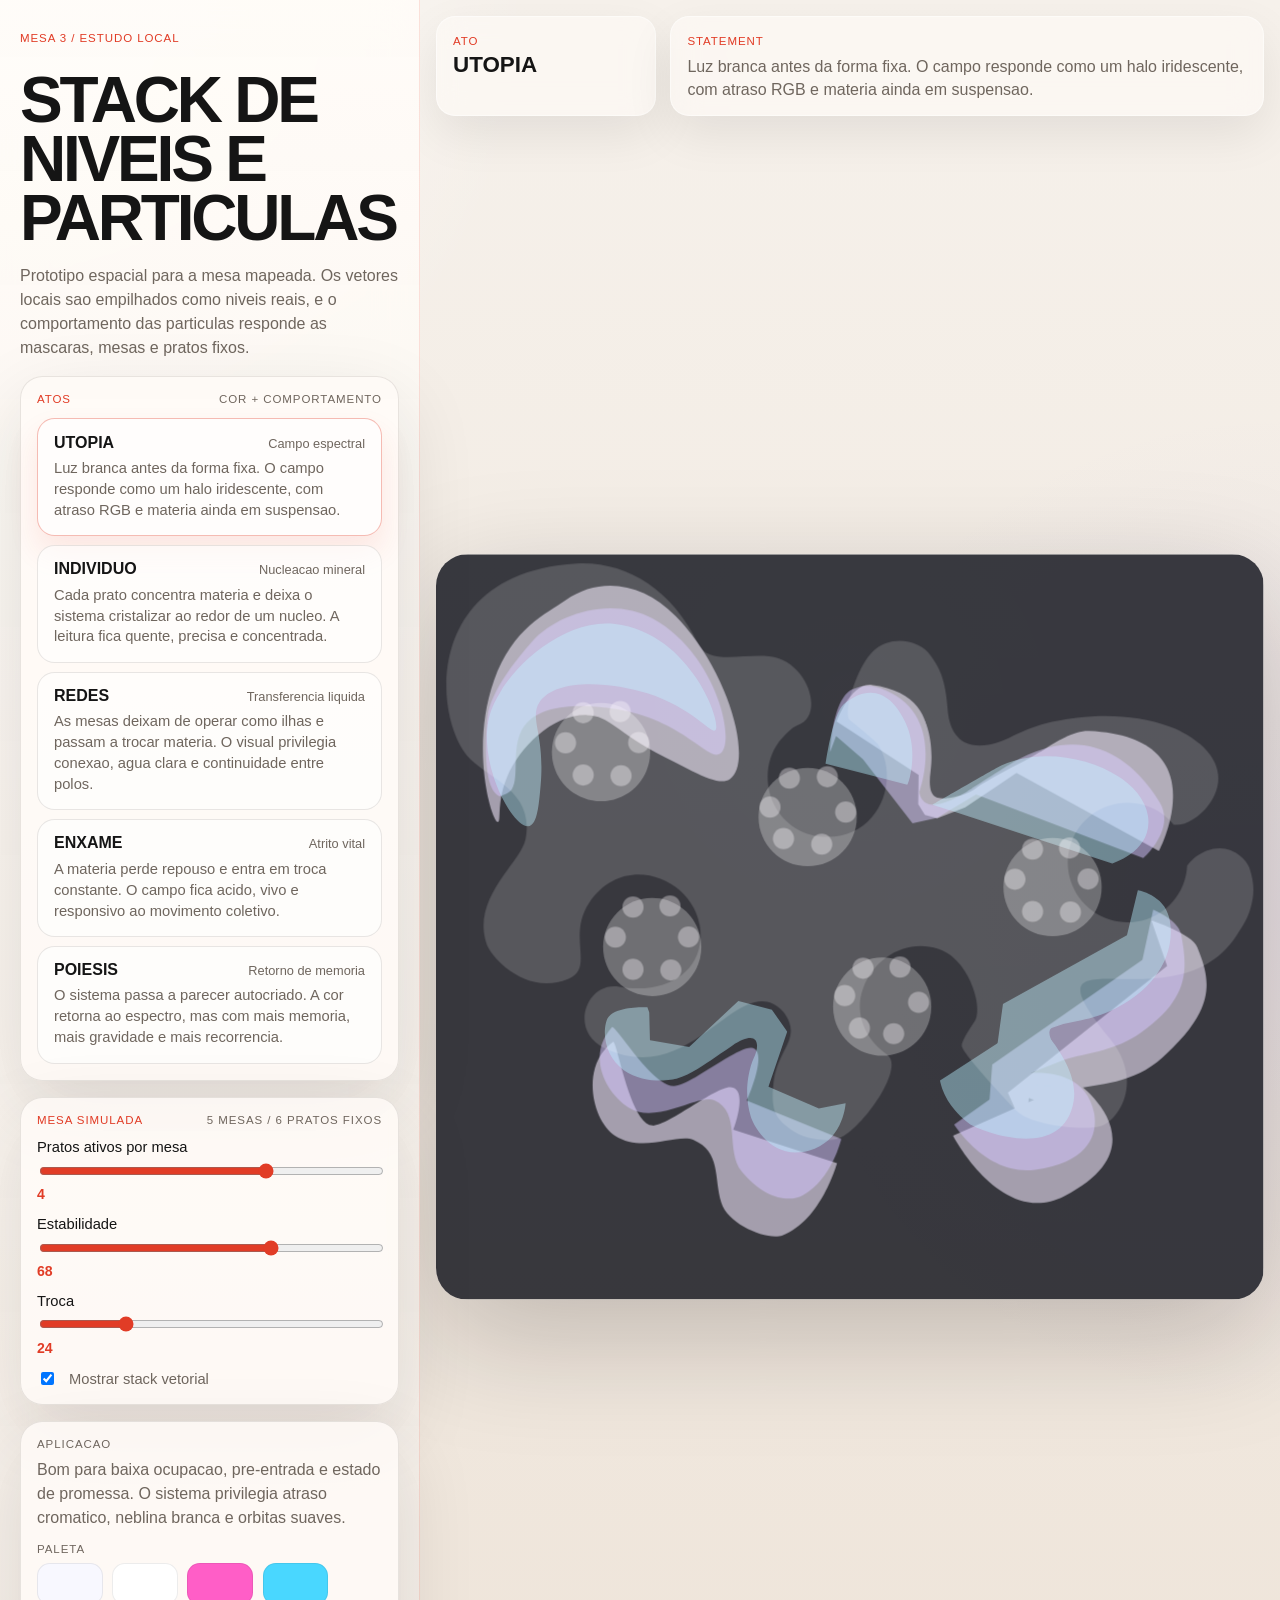
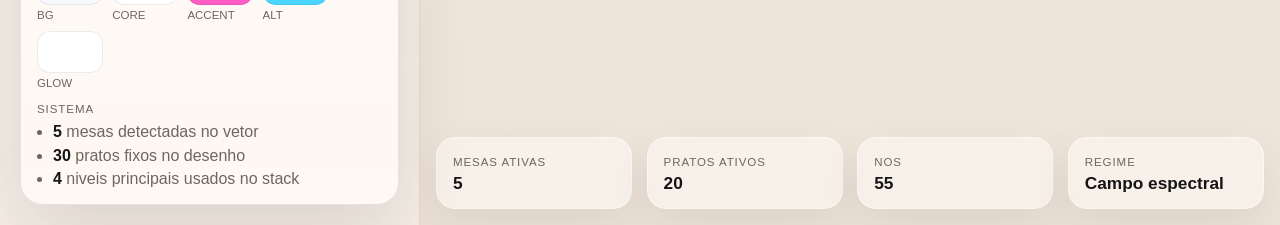
==== mesa-stack.html @ 1e1a4400 "Oh" ====
<!DOCTYPE html>
<html lang="pt-BR">
  <head>
    <meta charset="UTF-8" />
    <meta name="viewport" content="width=device-width, initial-scale=1.0" />
    <title>Mesa Electrolux · DLA Stack</title>
    <link rel="stylesheet" href="./mesa-stack.css" />
  </head>
  <body>
    <div class="workspace">
      <aside class="sidebar">
        <p class="eyebrow">Mesa 3 / estudo local</p>
        <h1 class="title">Stack de niveis e particulas</h1>
        <p class="intro">
          Prototipo espacial para a mesa mapeada. Os vetores locais sao empilhados como niveis reais, e o comportamento das particulas responde as mascaras, mesas e pratos fixos.
        </p>

        <section class="panel">
          <div class="panel__head">
            <span class="panel__kicker">Atos</span>
            <span class="panel__meta">cor + comportamento</span>
          </div>
          <div id="act-list" class="act-list"></div>
        </section>

        <section class="panel">
          <div class="panel__head">
            <span class="panel__kicker">Mesa simulada</span>
            <span class="panel__meta">5 mesas / 6 pratos fixos</span>
          </div>

          <label class="control">
            <span>Pratos ativos por mesa</span>
            <input id="occupancy" type="range" min="0" max="6" value="4" />
            <strong id="occupancy-value">4</strong>
          </label>

          <label class="control">
            <span>Estabilidade</span>
            <input id="stability" type="range" min="0" max="100" value="68" />
            <strong id="stability-value">68</strong>
          </label>

          <label class="control">
            <span>Troca</span>
            <input id="exchange" type="range" min="0" max="100" value="24" />
            <strong id="exchange-value">24</strong>
          </label>

          <label class="toggle">
            <input id="show-vectors" type="checkbox" checked />
            <span>Mostrar stack vetorial</span>
          </label>
        </section>

        <section class="panel panel--readout">
          <div class="readout">
            <span class="readout__label">Aplicacao</span>
            <p id="act-application" class="readout__text"></p>
          </div>

          <div class="readout">
            <span class="readout__label">Paleta</span>
            <div id="palette" class="palette"></div>
          </div>

          <div class="readout">
            <span class="readout__label">Sistema</span>
            <ul class="facts">
              <li><strong id="fact-mesas">5</strong> mesas detectadas no vetor</li>
              <li><strong id="fact-pratos">30</strong> pratos fixos no desenho</li>
              <li><strong id="fact-levels">4</strong> niveis principais usados no stack</li>
            </ul>
          </div>
        </section>
      </aside>

      <main class="stage">
        <div class="stage__topbar">
          <div class="badge">
            <span class="badge__label">Ato</span>
            <strong id="hud-name" class="badge__value"></strong>
          </div>
          <div class="badge">
            <span class="badge__label">Statement</span>
            <p id="hud-statement" class="badge__text"></p>
          </div>
        </div>

        <div class="scene-wrap">
          <div id="artboard" class="artboard">
            <canvas id="scene" class="artboard__canvas"></canvas>
            <div id="vector-stack" class="artboard__stack"></div>
          </div>
        </div>

        <div class="stage__footer">
          <div class="meter">
            <span class="meter__label">Mesas ativas</span>
            <strong id="hud-mesas" class="meter__value"></strong>
          </div>
          <div class="meter">
            <span class="meter__label">Pratos ativos</span>
            <strong id="hud-pratos" class="meter__value"></strong>
          </div>
          <div class="meter">
            <span class="meter__label">Nos</span>
            <strong id="hud-nodes" class="meter__value"></strong>
          </div>
          <div class="meter">
            <span class="meter__label">Regime</span>
            <strong id="hud-regime" class="meter__value"></strong>
          </div>
        </div>
      </main>
    </div>

    <script src="./content/mesa-acts.js"></script>
    <script src="./content/mesa-vectors.js"></script>
    <script src="./mesa-stack.js"></script>
  </body>
</html>
---- mesa-stack.css ----
@font-face {
  font-family: "ArchivoLocal";
  src: url("../clube-sistema/fonts/Archivo-Regular.ttf") format("truetype");
  font-display: swap;
}

@font-face {
  font-family: "ArchivoLocal";
  src: url("../clube-sistema/fonts/Archivo-Bold.ttf") format("truetype");
  font-weight: 700;
  font-display: swap;
}

:root {
  --bg: #f3eee7;
  --surface: rgba(255, 251, 247, 0.84);
  --surface-strong: rgba(255, 251, 247, 0.92);
  --line: rgba(30, 24, 18, 0.1);
  --ink: #151515;
  --muted: #6f665e;
  --accent: #e13c26;
  --shadow: 0 28px 80px rgba(18, 12, 8, 0.12);
}

* {
  box-sizing: border-box;
}

html,
body {
  margin: 0;
  min-height: 100%;
}

body {
  background:
    radial-gradient(circle at top left, rgba(255, 255, 255, 0.72), transparent 24%),
    radial-gradient(circle at right center, rgba(120, 108, 255, 0.08), transparent 32%),
    linear-gradient(180deg, #f6f1eb 0%, #eee4d9 100%);
  color: var(--ink);
  font-family: "ArchivoLocal", Arial, sans-serif;
}

button,
input {
  font: inherit;
}

.workspace {
  display: grid;
  grid-template-columns: minmax(320px, 420px) minmax(0, 1fr);
  min-height: 100vh;
}

.sidebar {
  padding: 1.25rem;
  display: grid;
  gap: 1rem;
  align-content: start;
  background: linear-gradient(180deg, rgba(255, 252, 248, 0.92), rgba(246, 239, 232, 0.86));
  border-right: 1px solid rgba(225, 60, 38, 0.14);
  backdrop-filter: blur(20px);
  position: relative;
  z-index: 2;
}

.eyebrow,
.panel__kicker,
.panel__meta,
.readout__label,
.badge__label,
.meter__label {
  text-transform: uppercase;
  letter-spacing: 0.08em;
  font-size: 0.72rem;
}

.eyebrow,
.panel__kicker,
.badge__label {
  color: var(--accent);
}

.panel__meta,
.readout__label,
.meter__label {
  color: var(--muted);
}

.title {
  margin: 0;
  max-width: 11ch;
  font-size: clamp(2.7rem, 5vw, 4.6rem);
  line-height: 0.92;
  letter-spacing: -0.05em;
  text-transform: uppercase;
}

.intro {
  margin: 0;
  color: var(--muted);
  line-height: 1.5;
}

.panel {
  padding: 1rem;
  border-radius: 1.4rem;
  background: var(--surface);
  border: 1px solid var(--line);
  box-shadow: var(--shadow);
  display: grid;
  gap: 0.85rem;
}

.panel__head {
  display: flex;
  justify-content: space-between;
  gap: 0.8rem;
  align-items: baseline;
}

.act-list {
  display: grid;
  gap: 0.55rem;
}

.act-button {
  appearance: none;
  width: 100%;
  text-align: left;
  padding: 0.9rem 1rem;
  border-radius: 1.1rem;
  border: 1px solid var(--line);
  background: rgba(255, 255, 255, 0.64);
  color: inherit;
  cursor: pointer;
  transition: transform 180ms ease, border-color 180ms ease, box-shadow 180ms ease;
}

.act-button:hover {
  transform: translateY(-1px);
}

.act-button.is-active {
  border-color: rgba(225, 60, 38, 0.34);
  box-shadow: 0 16px 30px rgba(225, 60, 38, 0.1);
}

.act-button__top {
  display: flex;
  justify-content: space-between;
  gap: 0.7rem;
  align-items: baseline;
}

.act-button__name {
  font-size: 1rem;
  text-transform: uppercase;
}

.act-button__eyebrow {
  color: var(--muted);
  font-size: 0.8rem;
}

.act-button__statement {
  margin: 0.4rem 0 0;
  color: var(--muted);
  line-height: 1.42;
  font-size: 0.92rem;
}

.control {
  display: grid;
  gap: 0.35rem;
}

.control span {
  font-size: 0.92rem;
}

.control strong {
  color: var(--accent);
  font-size: 0.88rem;
}

input[type="range"] {
  width: 100%;
  accent-color: var(--accent);
}

.toggle {
  display: flex;
  align-items: center;
  gap: 0.75rem;
  color: var(--muted);
  font-size: 0.92rem;
}

.readout {
  display: grid;
  gap: 0.5rem;
}

.readout__text {
  margin: 0;
  color: var(--muted);
  line-height: 1.48;
}

.palette {
  display: flex;
  flex-wrap: wrap;
  gap: 0.6rem;
}

.swatch {
  display: grid;
  gap: 0.3rem;
  min-width: 4.1rem;
}

.swatch__chip {
  height: 2.6rem;
  border-radius: 0.8rem;
  border: 1px solid rgba(17, 17, 17, 0.08);
}

.swatch__label {
  color: var(--muted);
  font-size: 0.72rem;
  text-transform: uppercase;
}

.facts {
  margin: 0;
  padding-left: 1rem;
  color: var(--muted);
  display: grid;
  gap: 0.35rem;
}

.facts strong {
  color: var(--ink);
}

.stage {
  min-height: 100vh;
  display: grid;
  grid-template-rows: auto minmax(0, 1fr) auto;
  gap: 1rem;
  padding: 1rem;
}

.stage__topbar,
.stage__footer {
  display: grid;
  gap: 0.9rem;
}

.stage__topbar {
  grid-template-columns: 220px minmax(0, 1fr);
}

.badge,
.meter {
  padding: 0.9rem 1rem;
  border-radius: 1.2rem;
  background: rgba(255, 251, 247, 0.55);
  border: 1px solid rgba(255, 255, 255, 0.45);
  backdrop-filter: blur(14px);
  box-shadow: 0 18px 48px rgba(18, 12, 8, 0.08);
}

.badge__value {
  display: block;
  margin-top: 0.18rem;
  font-size: 1.4rem;
  text-transform: uppercase;
}

.badge__text {
  margin: 0.32rem 0 0;
  color: var(--muted);
  line-height: 1.45;
}

.scene-wrap {
  min-height: 0;
  display: grid;
  place-items: center;
}

.artboard {
  position: relative;
  width: min(100%, 1040px);
  aspect-ratio: 766 / 690;
  border-radius: 2rem;
  overflow: hidden;
  box-shadow: 0 36px 120px rgba(17, 10, 8, 0.22);
  background: rgba(255, 255, 255, 0.16);
}

.artboard::before {
  content: "";
  position: absolute;
  inset: 0;
  background:
    radial-gradient(circle at 50% 20%, rgba(255, 255, 255, 0.36), transparent 30%),
    linear-gradient(180deg, rgba(255, 255, 255, 0.24), rgba(255, 255, 255, 0));
  pointer-events: none;
}

.artboard__canvas,
.artboard__stack {
  position: absolute;
  inset: 0;
}

.artboard__canvas {
  width: 100%;
  height: 100%;
}

.artboard__stack {
  pointer-events: none;
  transform-style: preserve-3d;
}

.vector-layer {
  position: absolute;
  inset: 0;
  transform-origin: 50% 55%;
  transition: opacity 200ms ease;
}

.vector-layer svg {
  width: 100%;
  height: 100%;
  overflow: visible;
}

.vector-layer.is-hidden {
  opacity: 0;
}

.stage__footer {
  grid-template-columns: repeat(4, minmax(0, 1fr));
}

.meter__value {
  display: block;
  margin-top: 0.16rem;
  font-size: 1.08rem;
}

@media (max-width: 1100px) {
  .workspace {
    grid-template-columns: 1fr;
  }

  .sidebar {
    border-right: 0;
    border-bottom: 1px solid rgba(225, 60, 38, 0.14);
  }

  .stage__topbar,
  .stage__footer {
    grid-template-columns: 1fr;
  }
}

@media (max-width: 720px) {
  .sidebar,
  .stage {
    padding: 0.9rem;
  }

  .title {
    font-size: clamp(2.2rem, 12vw, 3.2rem);
  }
}
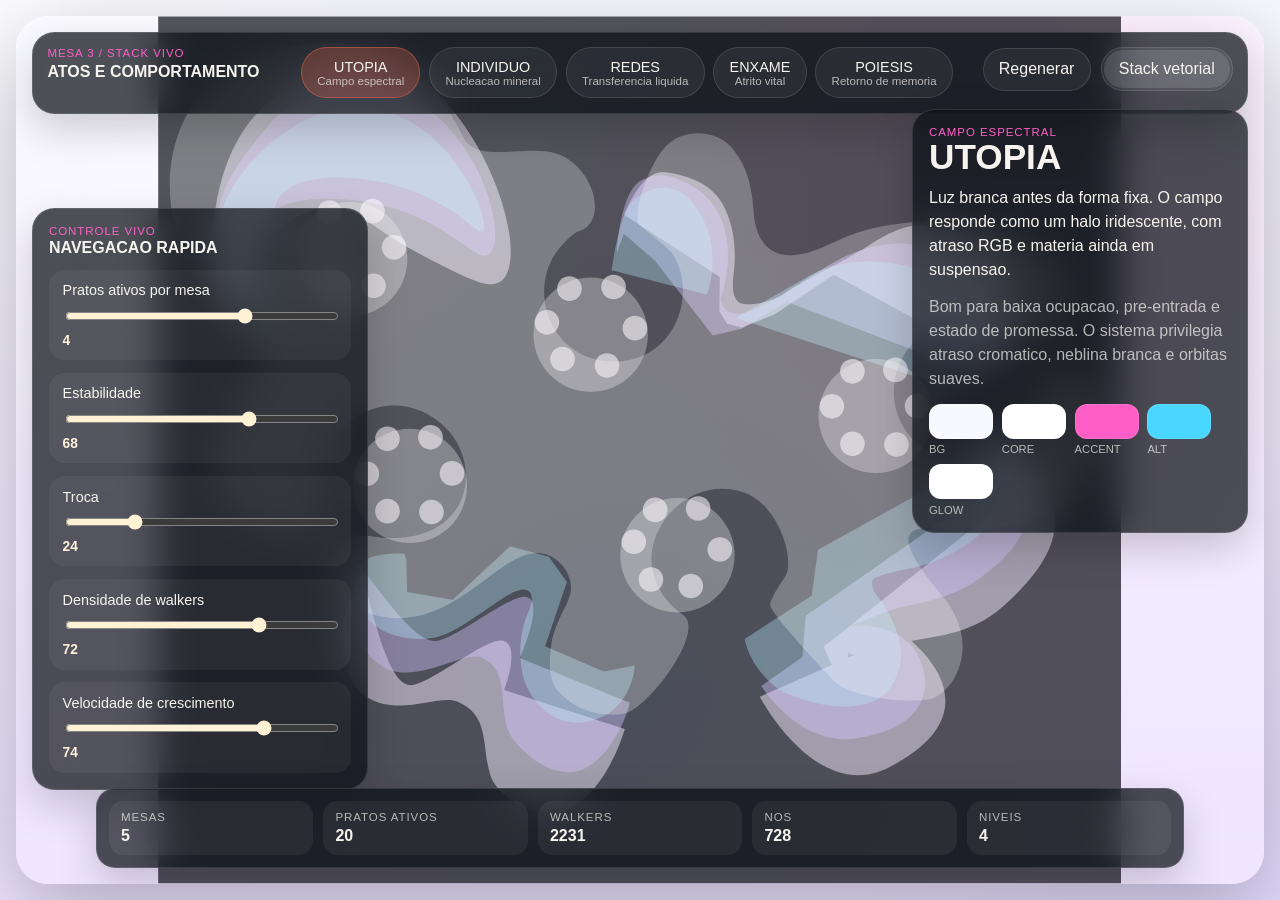
==== commit fb590f53: "Oo" ====
--- a/mesa-stack.html
+++ b/mesa-stack.html
@@ -3,117 +3,108 @@
   <head>
     <meta charset="UTF-8" />
     <meta name="viewport" content="width=device-width, initial-scale=1.0" />
-    <title>Mesa Electrolux · DLA Stack</title>
+    <title>Mesa Electrolux - DLA Stack</title>
     <link rel="stylesheet" href="./mesa-stack.css" />
   </head>
   <body>
-    <div class="workspace">
-      <aside class="sidebar">
-        <p class="eyebrow">Mesa 3 / estudo local</p>
-        <h1 class="title">Stack de niveis e particulas</h1>
-        <p class="intro">
-          Prototipo espacial para a mesa mapeada. Os vetores locais sao empilhados como niveis reais, e o comportamento das particulas responde as mascaras, mesas e pratos fixos.
-        </p>
+    <main class="experience">
+      <div id="artboard" class="artboard">
+        <div id="vector-stack-under" class="artboard__stack artboard__stack--under"></div>
+        <canvas id="scene" class="artboard__canvas"></canvas>
+        <div id="vector-stack-over" class="artboard__stack artboard__stack--over"></div>
 
-        <section class="panel">
-          <div class="panel__head">
-            <span class="panel__kicker">Atos</span>
-            <span class="panel__meta">cor + comportamento</span>
-          </div>
-          <div id="act-list" class="act-list"></div>
-        </section>
-
-        <section class="panel">
-          <div class="panel__head">
-            <span class="panel__kicker">Mesa simulada</span>
-            <span class="panel__meta">5 mesas / 6 pratos fixos</span>
+        <header class="hud hud--top">
+          <div class="hud__block">
+            <span class="hud__kicker">Mesa 3 / stack vivo</span>
+            <strong class="hud__title">Atos e comportamento</strong>
           </div>
 
-          <label class="control">
-            <span>Pratos ativos por mesa</span>
+          <div class="hud__block hud__block--acts">
+            <div id="act-list" class="act-strip"></div>
+          </div>
+
+          <div class="hud__block hud__block--tools">
+            <button id="reset-scene" class="ghost-button" type="button">Regenerar</button>
+            <label class="toggle-chip">
+              <input id="show-vectors" type="checkbox" checked />
+              <span>Stack vetorial</span>
+            </label>
+          </div>
+        </header>
+
+        <aside class="dock dock--controls">
+          <div class="dock__head">
+            <span class="dock__eyebrow">Controle vivo</span>
+            <strong class="dock__title">Navegacao rapida</strong>
+          </div>
+
+          <label class="slider-card">
+            <span class="slider-card__label">Pratos ativos por mesa</span>
             <input id="occupancy" type="range" min="0" max="6" value="4" />
-            <strong id="occupancy-value">4</strong>
+            <strong id="occupancy-value" class="slider-card__value">4</strong>
           </label>
 
-          <label class="control">
-            <span>Estabilidade</span>
+          <label class="slider-card">
+            <span class="slider-card__label">Estabilidade</span>
             <input id="stability" type="range" min="0" max="100" value="68" />
-            <strong id="stability-value">68</strong>
+            <strong id="stability-value" class="slider-card__value">68</strong>
           </label>
 
-          <label class="control">
-            <span>Troca</span>
+          <label class="slider-card">
+            <span class="slider-card__label">Troca</span>
             <input id="exchange" type="range" min="0" max="100" value="24" />
-            <strong id="exchange-value">24</strong>
+            <strong id="exchange-value" class="slider-card__value">24</strong>
           </label>
 
-          <label class="toggle">
-            <input id="show-vectors" type="checkbox" checked />
-            <span>Mostrar stack vetorial</span>
+          <label class="slider-card">
+            <span class="slider-card__label">Densidade de walkers</span>
+            <input id="density" type="range" min="0" max="100" value="72" />
+            <strong id="density-value" class="slider-card__value">72</strong>
           </label>
-        </section>
 
-        <section class="panel panel--readout">
-          <div class="readout">
-            <span class="readout__label">Aplicacao</span>
-            <p id="act-application" class="readout__text"></p>
+          <label class="slider-card">
+            <span class="slider-card__label">Velocidade de crescimento</span>
+            <input id="tempo" type="range" min="0" max="100" value="74" />
+            <strong id="tempo-value" class="slider-card__value">74</strong>
+          </label>
+        </aside>
+
+        <aside class="dock dock--info">
+          <div class="dock__head">
+            <span id="hud-regime" class="dock__eyebrow"></span>
+            <strong id="hud-name" class="dock__title"></strong>
           </div>
 
-          <div class="readout">
-            <span class="readout__label">Paleta</span>
-            <div id="palette" class="palette"></div>
+          <p id="hud-statement" class="dock__text"></p>
+          <p id="act-application" class="dock__text dock__text--muted"></p>
+
+          <div id="palette" class="palette"></div>
+        </aside>
+
+        <footer class="statusbar">
+          <div class="stat">
+            <span class="stat__label">Mesas</span>
+            <strong id="hud-mesas" class="stat__value"></strong>
           </div>
-
-          <div class="readout">
-            <span class="readout__label">Sistema</span>
-            <ul class="facts">
-              <li><strong id="fact-mesas">5</strong> mesas detectadas no vetor</li>
-              <li><strong id="fact-pratos">30</strong> pratos fixos no desenho</li>
-              <li><strong id="fact-levels">4</strong> niveis principais usados no stack</li>
-            </ul>
+          <div class="stat">
+            <span class="stat__label">Pratos ativos</span>
+            <strong id="hud-pratos" class="stat__value"></strong>
           </div>
-        </section>
-      </aside>
-
-      <main class="stage">
-        <div class="stage__topbar">
-          <div class="badge">
-            <span class="badge__label">Ato</span>
-            <strong id="hud-name" class="badge__value"></strong>
+          <div class="stat">
+            <span class="stat__label">Walkers</span>
+            <strong id="hud-walkers" class="stat__value"></strong>
           </div>
-          <div class="badge">
-            <span class="badge__label">Statement</span>
-            <p id="hud-statement" class="badge__text"></p>
+          <div class="stat">
+            <span class="stat__label">Nos</span>
+            <strong id="hud-nodes" class="stat__value"></strong>
           </div>
-        </div>
-
-        <div class="scene-wrap">
-          <div id="artboard" class="artboard">
-            <canvas id="scene" class="artboard__canvas"></canvas>
-            <div id="vector-stack" class="artboard__stack"></div>
+          <div class="stat">
+            <span class="stat__label">Niveis</span>
+            <strong id="fact-levels" class="stat__value">4</strong>
           </div>
-        </div>
-
-        <div class="stage__footer">
-          <div class="meter">
-            <span class="meter__label">Mesas ativas</span>
-            <strong id="hud-mesas" class="meter__value"></strong>
-          </div>
-          <div class="meter">
-            <span class="meter__label">Pratos ativos</span>
-            <strong id="hud-pratos" class="meter__value"></strong>
-          </div>
-          <div class="meter">
-            <span class="meter__label">Nos</span>
-            <strong id="hud-nodes" class="meter__value"></strong>
-          </div>
-          <div class="meter">
-            <span class="meter__label">Regime</span>
-            <strong id="hud-regime" class="meter__value"></strong>
-          </div>
-        </div>
-      </main>
-    </div>
+        </footer>
+      </div>
+    </main>
 
     <script src="./content/mesa-acts.js"></script>
     <script src="./content/mesa-vectors.js"></script>
--- a/mesa-stack.css
+++ b/mesa-stack.css
@@ -12,14 +12,18 @@
 }
 
 :root {
-  --bg: #f3eee7;
-  --surface: rgba(255, 251, 247, 0.84);
-  --surface-strong: rgba(255, 251, 247, 0.92);
-  --line: rgba(30, 24, 18, 0.1);
-  --ink: #151515;
-  --muted: #6f665e;
-  --accent: #e13c26;
-  --shadow: 0 28px 80px rgba(18, 12, 8, 0.12);
+  --shell-bg-a: #f7f2eb;
+  --shell-bg-b: #e8e1d8;
+  --artboard-glow-a: rgba(255, 255, 255, 0.42);
+  --artboard-glow-b: rgba(118, 111, 255, 0.14);
+  --artboard-glow-c: rgba(255, 214, 148, 0.1);
+  --chrome: rgba(10, 14, 22, 0.72);
+  --chrome-strong: rgba(10, 14, 22, 0.86);
+  --chrome-line: rgba(255, 255, 255, 0.12);
+  --text: #f7f4ef;
+  --muted: rgba(247, 244, 239, 0.7);
+  --accent: #ff6b4a;
+  --shadow: 0 30px 90px rgba(5, 7, 10, 0.28);
 }
 
 * {
@@ -34,10 +38,10 @@
 
 body {
   background:
-    radial-gradient(circle at top left, rgba(255, 255, 255, 0.72), transparent 24%),
-    radial-gradient(circle at right center, rgba(120, 108, 255, 0.08), transparent 32%),
-    linear-gradient(180deg, #f6f1eb 0%, #eee4d9 100%);
-  color: var(--ink);
+    radial-gradient(circle at top left, rgba(255, 255, 255, 0.6), transparent 24%),
+    radial-gradient(circle at bottom right, rgba(118, 111, 255, 0.08), transparent 30%),
+    linear-gradient(180deg, var(--shell-bg-a), var(--shell-bg-b));
+  color: var(--text);
   font-family: "ArchivoLocal", Arial, sans-serif;
 }
 
@@ -46,269 +50,23 @@
   font: inherit;
 }
 
-.workspace {
-  display: grid;
-  grid-template-columns: minmax(320px, 420px) minmax(0, 1fr);
+.experience {
   min-height: 100vh;
-}
-
-.sidebar {
-  padding: 1.25rem;
-  display: grid;
-  gap: 1rem;
-  align-content: start;
-  background: linear-gradient(180deg, rgba(255, 252, 248, 0.92), rgba(246, 239, 232, 0.86));
-  border-right: 1px solid rgba(225, 60, 38, 0.14);
-  backdrop-filter: blur(20px);
-  position: relative;
-  z-index: 2;
-}
-
-.eyebrow,
-.panel__kicker,
-.panel__meta,
-.readout__label,
-.badge__label,
-.meter__label {
-  text-transform: uppercase;
-  letter-spacing: 0.08em;
-  font-size: 0.72rem;
-}
-
-.eyebrow,
-.panel__kicker,
-.badge__label {
-  color: var(--accent);
-}
-
-.panel__meta,
-.readout__label,
-.meter__label {
-  color: var(--muted);
-}
-
-.title {
-  margin: 0;
-  max-width: 11ch;
-  font-size: clamp(2.7rem, 5vw, 4.6rem);
-  line-height: 0.92;
-  letter-spacing: -0.05em;
-  text-transform: uppercase;
-}
-
-.intro {
-  margin: 0;
-  color: var(--muted);
-  line-height: 1.5;
-}
-
-.panel {
   padding: 1rem;
-  border-radius: 1.4rem;
-  background: var(--surface);
-  border: 1px solid var(--line);
-  box-shadow: var(--shadow);
-  display: grid;
-  gap: 0.85rem;
-}
-
-.panel__head {
-  display: flex;
-  justify-content: space-between;
-  gap: 0.8rem;
-  align-items: baseline;
-}
-
-.act-list {
-  display: grid;
-  gap: 0.55rem;
-}
-
-.act-button {
-  appearance: none;
-  width: 100%;
-  text-align: left;
-  padding: 0.9rem 1rem;
-  border-radius: 1.1rem;
-  border: 1px solid var(--line);
-  background: rgba(255, 255, 255, 0.64);
-  color: inherit;
-  cursor: pointer;
-  transition: transform 180ms ease, border-color 180ms ease, box-shadow 180ms ease;
-}
-
-.act-button:hover {
-  transform: translateY(-1px);
-}
-
-.act-button.is-active {
-  border-color: rgba(225, 60, 38, 0.34);
-  box-shadow: 0 16px 30px rgba(225, 60, 38, 0.1);
-}
-
-.act-button__top {
-  display: flex;
-  justify-content: space-between;
-  gap: 0.7rem;
-  align-items: baseline;
-}
-
-.act-button__name {
-  font-size: 1rem;
-  text-transform: uppercase;
-}
-
-.act-button__eyebrow {
-  color: var(--muted);
-  font-size: 0.8rem;
-}
-
-.act-button__statement {
-  margin: 0.4rem 0 0;
-  color: var(--muted);
-  line-height: 1.42;
-  font-size: 0.92rem;
-}
-
-.control {
-  display: grid;
-  gap: 0.35rem;
-}
-
-.control span {
-  font-size: 0.92rem;
-}
-
-.control strong {
-  color: var(--accent);
-  font-size: 0.88rem;
-}
-
-input[type="range"] {
-  width: 100%;
-  accent-color: var(--accent);
-}
-
-.toggle {
-  display: flex;
-  align-items: center;
-  gap: 0.75rem;
-  color: var(--muted);
-  font-size: 0.92rem;
-}
-
-.readout {
-  display: grid;
-  gap: 0.5rem;
-}
-
-.readout__text {
-  margin: 0;
-  color: var(--muted);
-  line-height: 1.48;
-}
-
-.palette {
-  display: flex;
-  flex-wrap: wrap;
-  gap: 0.6rem;
-}
-
-.swatch {
-  display: grid;
-  gap: 0.3rem;
-  min-width: 4.1rem;
-}
-
-.swatch__chip {
-  height: 2.6rem;
-  border-radius: 0.8rem;
-  border: 1px solid rgba(17, 17, 17, 0.08);
-}
-
-.swatch__label {
-  color: var(--muted);
-  font-size: 0.72rem;
-  text-transform: uppercase;
-}
-
-.facts {
-  margin: 0;
-  padding-left: 1rem;
-  color: var(--muted);
-  display: grid;
-  gap: 0.35rem;
-}
-
-.facts strong {
-  color: var(--ink);
-}
-
-.stage {
-  min-height: 100vh;
-  display: grid;
-  grid-template-rows: auto minmax(0, 1fr) auto;
-  gap: 1rem;
-  padding: 1rem;
-}
-
-.stage__topbar,
-.stage__footer {
-  display: grid;
-  gap: 0.9rem;
-}
-
-.stage__topbar {
-  grid-template-columns: 220px minmax(0, 1fr);
-}
-
-.badge,
-.meter {
-  padding: 0.9rem 1rem;
-  border-radius: 1.2rem;
-  background: rgba(255, 251, 247, 0.55);
-  border: 1px solid rgba(255, 255, 255, 0.45);
-  backdrop-filter: blur(14px);
-  box-shadow: 0 18px 48px rgba(18, 12, 8, 0.08);
-}
-
-.badge__value {
-  display: block;
-  margin-top: 0.18rem;
-  font-size: 1.4rem;
-  text-transform: uppercase;
-}
-
-.badge__text {
-  margin: 0.32rem 0 0;
-  color: var(--muted);
-  line-height: 1.45;
-}
-
-.scene-wrap {
-  min-height: 0;
-  display: grid;
-  place-items: center;
+  display: grid;
 }
 
 .artboard {
   position: relative;
-  width: min(100%, 1040px);
-  aspect-ratio: 766 / 690;
+  min-height: calc(100vh - 2rem);
   border-radius: 2rem;
   overflow: hidden;
-  box-shadow: 0 36px 120px rgba(17, 10, 8, 0.22);
-  background: rgba(255, 255, 255, 0.16);
-}
-
-.artboard::before {
-  content: "";
-  position: absolute;
-  inset: 0;
+  box-shadow: var(--shadow);
   background:
-    radial-gradient(circle at 50% 20%, rgba(255, 255, 255, 0.36), transparent 30%),
-    linear-gradient(180deg, rgba(255, 255, 255, 0.24), rgba(255, 255, 255, 0));
-  pointer-events: none;
+    radial-gradient(circle at 18% 14%, var(--artboard-glow-a), transparent 30%),
+    radial-gradient(circle at 76% 22%, var(--artboard-glow-b), transparent 38%),
+    radial-gradient(circle at 48% 76%, var(--artboard-glow-c), transparent 34%),
+    linear-gradient(180deg, var(--shell-bg-a), var(--shell-bg-b));
 }
 
 .artboard__canvas,
@@ -320,18 +78,26 @@
 .artboard__canvas {
   width: 100%;
   height: 100%;
+  z-index: 1;
 }
 
 .artboard__stack {
   pointer-events: none;
-  transform-style: preserve-3d;
+}
+
+.artboard__stack--under {
+  z-index: 0;
+}
+
+.artboard__stack--over {
+  z-index: 2;
 }
 
 .vector-layer {
   position: absolute;
   inset: 0;
   transform-origin: 50% 55%;
-  transition: opacity 200ms ease;
+  transition: opacity 180ms ease;
 }
 
 .vector-layer svg {
@@ -344,39 +110,297 @@
   opacity: 0;
 }
 
-.stage__footer {
-  grid-template-columns: repeat(4, minmax(0, 1fr));
-}
-
-.meter__value {
+.hud,
+.dock,
+.statusbar {
+  position: absolute;
+  z-index: 4;
+  backdrop-filter: blur(18px);
+  background: var(--chrome);
+  border: 1px solid var(--chrome-line);
+  box-shadow: 0 16px 40px rgba(0, 0, 0, 0.18);
+}
+
+.hud {
+  top: 1rem;
+  left: 1rem;
+  right: 1rem;
+  display: grid;
+  grid-template-columns: 240px minmax(0, 1fr) auto;
+  gap: 0.85rem;
+  align-items: start;
+  padding: 0.9rem;
+  border-radius: 1.4rem;
+}
+
+.hud__block {
+  display: grid;
+  gap: 0.25rem;
+}
+
+.hud__block--acts {
+  min-width: 0;
+}
+
+.hud__block--tools {
+  display: flex;
+  gap: 0.65rem;
+  justify-content: flex-end;
+  align-items: center;
+}
+
+.hud__kicker,
+.dock__eyebrow,
+.stat__label {
+  text-transform: uppercase;
+  letter-spacing: 0.08em;
+  font-size: 0.72rem;
+  color: var(--accent);
+}
+
+.hud__title,
+.dock__title {
+  font-size: 1rem;
+  text-transform: uppercase;
+}
+
+.act-strip {
+  display: flex;
+  flex-wrap: wrap;
+  gap: 0.55rem;
+}
+
+.act-chip,
+.ghost-button,
+.toggle-chip {
+  min-height: 2.7rem;
+  border-radius: 999px;
+  border: 1px solid rgba(255, 255, 255, 0.12);
+  background: rgba(255, 255, 255, 0.06);
+  color: var(--text);
+}
+
+.act-chip,
+.ghost-button {
+  appearance: none;
+  padding: 0.65rem 0.95rem;
+  cursor: pointer;
+  transition: transform 160ms ease, background 160ms ease, border-color 160ms ease;
+}
+
+.act-chip:hover,
+.ghost-button:hover {
+  transform: translateY(-1px);
+  background: rgba(255, 255, 255, 0.11);
+}
+
+.act-chip.is-active {
+  background: rgba(255, 107, 74, 0.24);
+  border-color: rgba(255, 107, 74, 0.42);
+}
+
+.act-chip__name {
   display: block;
-  margin-top: 0.16rem;
-  font-size: 1.08rem;
-}
-
-@media (max-width: 1100px) {
-  .workspace {
+  font-size: 0.9rem;
+  text-transform: uppercase;
+}
+
+.act-chip__note {
+  display: block;
+  font-size: 0.72rem;
+  color: var(--muted);
+}
+
+.toggle-chip {
+  position: relative;
+  display: inline-flex;
+  align-items: center;
+  padding: 0.1rem;
+}
+
+.toggle-chip input {
+  position: absolute;
+  inset: 0;
+  opacity: 0;
+  cursor: pointer;
+}
+
+.toggle-chip span {
+  display: inline-flex;
+  align-items: center;
+  min-height: 2.4rem;
+  padding: 0 0.95rem;
+  border-radius: 999px;
+}
+
+.toggle-chip input:checked + span {
+  background: rgba(255, 255, 255, 0.12);
+}
+
+.dock {
+  width: min(21rem, calc(100vw - 2rem));
+  padding: 1rem;
+  border-radius: 1.4rem;
+  display: grid;
+  gap: 0.8rem;
+}
+
+.dock--controls {
+  left: 1rem;
+  bottom: 5.9rem;
+}
+
+.dock--info {
+  top: 5.8rem;
+  right: 1rem;
+}
+
+.dock__head {
+  display: grid;
+  gap: 0.16rem;
+}
+
+.dock__title {
+  font-size: clamp(1.35rem, 3vw, 2.2rem);
+  line-height: 0.94;
+}
+
+.dock--controls .dock__title {
+  font-size: 1rem;
+  line-height: 1.1;
+}
+
+.dock__text {
+  margin: 0;
+  line-height: 1.5;
+}
+
+.dock__text--muted {
+  color: var(--muted);
+}
+
+.slider-card {
+  display: grid;
+  gap: 0.45rem;
+  padding: 0.78rem 0.85rem;
+  border-radius: 1rem;
+  background: rgba(255, 255, 255, 0.05);
+}
+
+.slider-card__label {
+  font-size: 0.9rem;
+}
+
+.slider-card__value {
+  color: #fff2d9;
+  font-size: 0.86rem;
+}
+
+input[type="range"] {
+  width: 100%;
+  accent-color: #fff1d4;
+}
+
+.palette {
+  display: flex;
+  flex-wrap: wrap;
+  gap: 0.55rem;
+}
+
+.swatch {
+  display: grid;
+  gap: 0.28rem;
+  min-width: 4rem;
+}
+
+.swatch__chip {
+  height: 2.2rem;
+  border-radius: 0.75rem;
+  border: 1px solid rgba(255, 255, 255, 0.12);
+}
+
+.swatch__label {
+  color: var(--muted);
+  font-size: 0.7rem;
+  text-transform: uppercase;
+}
+
+.statusbar {
+  left: 50%;
+  bottom: 1rem;
+  transform: translateX(-50%);
+  width: min(68rem, calc(100% - 2rem));
+  padding: 0.75rem;
+  border-radius: 1.2rem;
+  display: grid;
+  grid-template-columns: repeat(5, minmax(0, 1fr));
+  gap: 0.65rem;
+}
+
+.stat {
+  padding: 0.65rem 0.75rem;
+  border-radius: 0.9rem;
+  background: rgba(255, 255, 255, 0.06);
+}
+
+.stat__label {
+  display: block;
+  color: var(--muted);
+}
+
+.stat__value {
+  display: block;
+  margin-top: 0.2rem;
+  font-size: 1rem;
+}
+
+@media (max-width: 1200px) {
+  .hud {
     grid-template-columns: 1fr;
   }
 
-  .sidebar {
-    border-right: 0;
-    border-bottom: 1px solid rgba(225, 60, 38, 0.14);
-  }
-
-  .stage__topbar,
-  .stage__footer {
-    grid-template-columns: 1fr;
-  }
-}
-
-@media (max-width: 720px) {
-  .sidebar,
-  .stage {
-    padding: 0.9rem;
-  }
-
-  .title {
-    font-size: clamp(2.2rem, 12vw, 3.2rem);
-  }
-}
+  .hud__block--tools {
+    justify-content: flex-start;
+    flex-wrap: wrap;
+  }
+
+  .dock--info {
+    top: auto;
+    right: 1rem;
+    bottom: 20rem;
+  }
+}
+
+@media (max-width: 860px) {
+  .experience {
+    padding: 0.65rem;
+  }
+
+  .artboard {
+    min-height: calc(100vh - 1.3rem);
+    border-radius: 1.4rem;
+  }
+
+  .dock,
+  .hud,
+  .statusbar {
+    left: 0.65rem;
+    right: 0.65rem;
+    width: auto;
+    transform: none;
+  }
+
+  .dock--controls {
+    bottom: 10.2rem;
+  }
+
+  .dock--info {
+    top: auto;
+    bottom: 18rem;
+  }
+
+  .statusbar {
+    grid-template-columns: repeat(2, minmax(0, 1fr));
+    bottom: 0.65rem;
+  }
+}
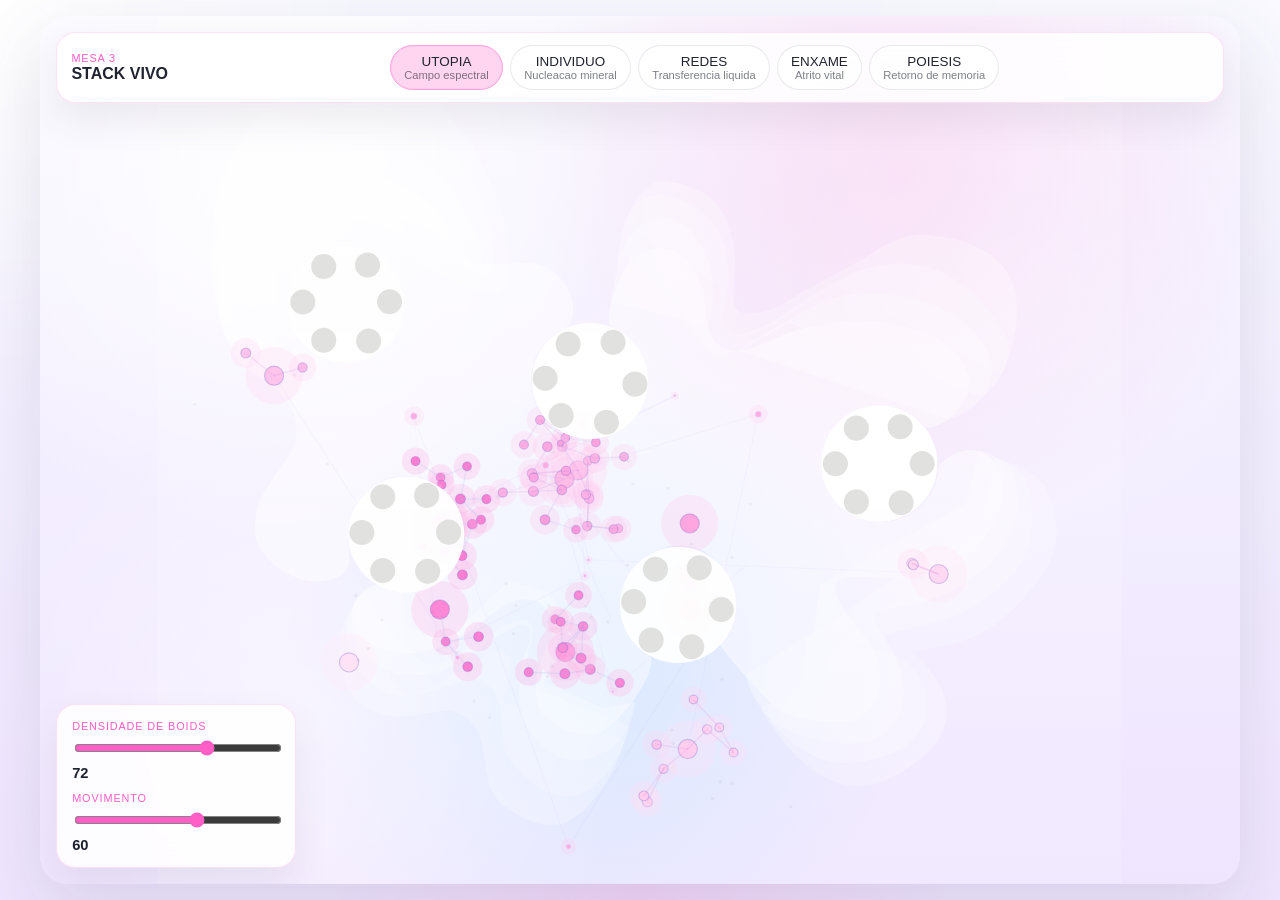
==== commit 448f45a2: "oh" ====
--- a/mesa-stack.html
+++ b/mesa-stack.html
@@ -3,106 +3,51 @@
   <head>
     <meta charset="UTF-8" />
     <meta name="viewport" content="width=device-width, initial-scale=1.0" />
-    <title>Mesa Electrolux - DLA Stack</title>
+    <title>Mesa Electrolux - Stack Vivo</title>
     <link rel="stylesheet" href="./mesa-stack.css" />
   </head>
   <body>
     <main class="experience">
       <div id="artboard" class="artboard">
         <div id="vector-stack-under" class="artboard__stack artboard__stack--under"></div>
-        <canvas id="scene" class="artboard__canvas"></canvas>
+
+        <svg
+          id="particle-layer"
+          class="artboard__boids"
+          viewBox="0 0 766 690"
+          preserveAspectRatio="none"
+          aria-hidden="true"
+        >
+          <g id="boid-dots"></g>
+          <g id="boid-lines"></g>
+          <g id="traveler-lines"></g>
+          <g id="traveler-dots"></g>
+        </svg>
+
         <div id="vector-stack-over" class="artboard__stack artboard__stack--over"></div>
 
-        <header class="hud hud--top">
-          <div class="hud__block">
-            <span class="hud__kicker">Mesa 3 / stack vivo</span>
-            <strong class="hud__title">Atos e comportamento</strong>
+        <header class="toolbar">
+          <div class="toolbar__brand">
+            <span class="toolbar__kicker">Mesa 3</span>
+            <strong class="toolbar__title">Stack vivo</strong>
           </div>
 
-          <div class="hud__block hud__block--acts">
-            <div id="act-list" class="act-strip"></div>
-          </div>
-
-          <div class="hud__block hud__block--tools">
-            <button id="reset-scene" class="ghost-button" type="button">Regenerar</button>
-            <label class="toggle-chip">
-              <input id="show-vectors" type="checkbox" checked />
-              <span>Stack vetorial</span>
-            </label>
-          </div>
+          <div id="act-list" class="act-strip"></div>
         </header>
 
-        <aside class="dock dock--controls">
-          <div class="dock__head">
-            <span class="dock__eyebrow">Controle vivo</span>
-            <strong class="dock__title">Navegacao rapida</strong>
-          </div>
-
-          <label class="slider-card">
-            <span class="slider-card__label">Pratos ativos por mesa</span>
-            <input id="occupancy" type="range" min="0" max="6" value="4" />
-            <strong id="occupancy-value" class="slider-card__value">4</strong>
+        <section class="panel panel--controls">
+          <label class="mini-control">
+            <span class="mini-control__label">Densidade de boids</span>
+            <input id="density" type="range" min="20" max="100" value="72" />
+            <strong id="density-value" class="mini-control__value">72</strong>
           </label>
 
-          <label class="slider-card">
-            <span class="slider-card__label">Estabilidade</span>
-            <input id="stability" type="range" min="0" max="100" value="68" />
-            <strong id="stability-value" class="slider-card__value">68</strong>
+          <label class="mini-control">
+            <span class="mini-control__label">Movimento</span>
+            <input id="motion" type="range" min="0" max="100" value="60" />
+            <strong id="motion-value" class="mini-control__value">60</strong>
           </label>
-
-          <label class="slider-card">
-            <span class="slider-card__label">Troca</span>
-            <input id="exchange" type="range" min="0" max="100" value="24" />
-            <strong id="exchange-value" class="slider-card__value">24</strong>
-          </label>
-
-          <label class="slider-card">
-            <span class="slider-card__label">Densidade de walkers</span>
-            <input id="density" type="range" min="0" max="100" value="72" />
-            <strong id="density-value" class="slider-card__value">72</strong>
-          </label>
-
-          <label class="slider-card">
-            <span class="slider-card__label">Velocidade de crescimento</span>
-            <input id="tempo" type="range" min="0" max="100" value="74" />
-            <strong id="tempo-value" class="slider-card__value">74</strong>
-          </label>
-        </aside>
-
-        <aside class="dock dock--info">
-          <div class="dock__head">
-            <span id="hud-regime" class="dock__eyebrow"></span>
-            <strong id="hud-name" class="dock__title"></strong>
-          </div>
-
-          <p id="hud-statement" class="dock__text"></p>
-          <p id="act-application" class="dock__text dock__text--muted"></p>
-
-          <div id="palette" class="palette"></div>
-        </aside>
-
-        <footer class="statusbar">
-          <div class="stat">
-            <span class="stat__label">Mesas</span>
-            <strong id="hud-mesas" class="stat__value"></strong>
-          </div>
-          <div class="stat">
-            <span class="stat__label">Pratos ativos</span>
-            <strong id="hud-pratos" class="stat__value"></strong>
-          </div>
-          <div class="stat">
-            <span class="stat__label">Walkers</span>
-            <strong id="hud-walkers" class="stat__value"></strong>
-          </div>
-          <div class="stat">
-            <span class="stat__label">Nos</span>
-            <strong id="hud-nodes" class="stat__value"></strong>
-          </div>
-          <div class="stat">
-            <span class="stat__label">Niveis</span>
-            <strong id="fact-levels" class="stat__value">4</strong>
-          </div>
-        </footer>
+        </section>
       </div>
     </main>
 
--- a/mesa-stack.css
+++ b/mesa-stack.css
@@ -12,18 +12,22 @@
 }
 
 :root {
-  --shell-bg-a: #f7f2eb;
-  --shell-bg-b: #e8e1d8;
-  --artboard-glow-a: rgba(255, 255, 255, 0.42);
-  --artboard-glow-b: rgba(118, 111, 255, 0.14);
-  --artboard-glow-c: rgba(255, 214, 148, 0.1);
-  --chrome: rgba(10, 14, 22, 0.72);
-  --chrome-strong: rgba(10, 14, 22, 0.86);
-  --chrome-line: rgba(255, 255, 255, 0.12);
-  --text: #f7f4ef;
-  --muted: rgba(247, 244, 239, 0.7);
-  --accent: #ff6b4a;
-  --shadow: 0 30px 90px rgba(5, 7, 10, 0.28);
+  --shell-bg-a: #fbfaf7;
+  --shell-bg-b: #f1ece4;
+  --panel: rgba(255, 255, 255, 0.84);
+  --panel-line: rgba(37, 42, 56, 0.12);
+  --text: #202430;
+  --muted: rgba(32, 36, 48, 0.58);
+  --accent: #ff4f8f;
+  --ambient-a: rgba(255, 255, 255, 0.96);
+  --ambient-b: rgba(255, 255, 255, 0.76);
+  --ambient-c: rgba(255, 122, 170, 0.12);
+  --art-glow-a: rgba(255, 255, 255, 0.9);
+  --art-glow-b: rgba(255, 122, 170, 0.18);
+  --art-glow-c: rgba(79, 216, 255, 0.18);
+  --vector-under-filter: brightness(1.22) contrast(0.82) saturate(0.8);
+  --vector-over-filter: brightness(1.08) contrast(1.02) saturate(0.94);
+  --shadow: 0 24px 70px rgba(81, 77, 100, 0.14);
 }
 
 * {
@@ -38,8 +42,9 @@
 
 body {
   background:
-    radial-gradient(circle at top left, rgba(255, 255, 255, 0.6), transparent 24%),
-    radial-gradient(circle at bottom right, rgba(118, 111, 255, 0.08), transparent 30%),
+    radial-gradient(circle at top left, var(--ambient-a), transparent 24%),
+    radial-gradient(circle at 85% 10%, var(--ambient-b), transparent 20%),
+    radial-gradient(circle at 50% 100%, var(--ambient-c), transparent 28%),
     linear-gradient(180deg, var(--shell-bg-a), var(--shell-bg-b));
   color: var(--text);
   font-family: "ArchivoLocal", Arial, sans-serif;
@@ -52,114 +57,119 @@
 
 .experience {
   min-height: 100vh;
+  display: grid;
+  place-items: center;
   padding: 1rem;
-  display: grid;
 }
 
 .artboard {
   position: relative;
-  min-height: calc(100vh - 2rem);
-  border-radius: 2rem;
+  width: min(1200px, calc(100vw - 2rem));
+  max-height: calc(100vh - 2rem);
+  aspect-ratio: 766 / 690;
   overflow: hidden;
+  border-radius: 1.75rem;
+  background:
+    radial-gradient(circle at 18% 18%, var(--art-glow-a), transparent 30%),
+    radial-gradient(circle at 72% 18%, var(--art-glow-b), transparent 34%),
+    radial-gradient(circle at 46% 76%, var(--art-glow-c), transparent 34%),
+    linear-gradient(180deg, var(--shell-bg-a), var(--shell-bg-b));
   box-shadow: var(--shadow);
+}
+
+.artboard::before {
+  content: "";
+  position: absolute;
+  inset: 0;
   background:
-    radial-gradient(circle at 18% 14%, var(--artboard-glow-a), transparent 30%),
-    radial-gradient(circle at 76% 22%, var(--artboard-glow-b), transparent 38%),
-    radial-gradient(circle at 48% 76%, var(--artboard-glow-c), transparent 34%),
-    linear-gradient(180deg, var(--shell-bg-a), var(--shell-bg-b));
-}
-
-.artboard__canvas,
-.artboard__stack {
+    radial-gradient(circle at 22% 82%, rgba(255, 255, 255, 0.44), transparent 28%),
+    radial-gradient(circle at 82% 32%, rgba(255, 255, 255, 0.24), transparent 24%);
+  pointer-events: none;
+  z-index: 0;
+}
+
+.artboard__stack,
+.artboard__boids {
   position: absolute;
   inset: 0;
 }
 
-.artboard__canvas {
+.artboard__stack--under {
+  z-index: 1;
+  opacity: 0.86;
+  mix-blend-mode: screen;
+}
+
+.artboard__boids {
+  z-index: 2;
+  pointer-events: none;
+}
+
+.artboard__stack--over {
+  z-index: 3;
+  pointer-events: none;
+}
+
+.vector-layer {
+  position: absolute;
+  inset: 0;
+}
+
+.vector-layer.is-hidden {
+  opacity: 0;
+}
+
+.vector-image {
   width: 100%;
   height: 100%;
-  z-index: 1;
-}
-
-.artboard__stack {
-  pointer-events: none;
-}
-
-.artboard__stack--under {
-  z-index: 0;
-}
-
-.artboard__stack--over {
-  z-index: 2;
-}
-
-.vector-layer {
-  position: absolute;
-  inset: 0;
-  transform-origin: 50% 55%;
-  transition: opacity 180ms ease;
-}
-
-.vector-layer svg {
-  width: 100%;
-  height: 100%;
-  overflow: visible;
-}
-
-.vector-layer.is-hidden {
-  opacity: 0;
-}
-
-.hud,
-.dock,
-.statusbar {
+  object-fit: fill;
+  display: block;
+}
+
+.artboard__stack--under .vector-image {
+  filter: var(--vector-under-filter);
+}
+
+.artboard__stack--over .vector-image {
+  filter: var(--vector-over-filter);
+}
+
+.toolbar,
+.panel {
   position: absolute;
   z-index: 4;
-  backdrop-filter: blur(18px);
-  background: var(--chrome);
-  border: 1px solid var(--chrome-line);
-  box-shadow: 0 16px 40px rgba(0, 0, 0, 0.18);
-}
-
-.hud {
+  background: var(--panel);
+  border: 1px solid var(--panel-line);
+  box-shadow: 0 18px 36px rgba(78, 72, 90, 0.09);
+  backdrop-filter: blur(22px);
+}
+
+.toolbar {
   top: 1rem;
   left: 1rem;
   right: 1rem;
   display: grid;
-  grid-template-columns: 240px minmax(0, 1fr) auto;
-  gap: 0.85rem;
-  align-items: start;
-  padding: 0.9rem;
-  border-radius: 1.4rem;
-}
-
-.hud__block {
-  display: grid;
-  gap: 0.25rem;
-}
-
-.hud__block--acts {
-  min-width: 0;
-}
-
-.hud__block--tools {
-  display: flex;
-  gap: 0.65rem;
-  justify-content: flex-end;
+  grid-template-columns: auto 1fr;
+  gap: 0.8rem;
   align-items: center;
-}
-
-.hud__kicker,
-.dock__eyebrow,
-.stat__label {
+  padding: 0.75rem 0.9rem;
+  border-radius: 1.2rem;
+}
+
+.toolbar__brand {
+  display: grid;
+  gap: 0.12rem;
+}
+
+.toolbar__kicker,
+.mini-control__label {
+  font-size: 0.68rem;
+  letter-spacing: 0.08em;
   text-transform: uppercase;
-  letter-spacing: 0.08em;
-  font-size: 0.72rem;
   color: var(--accent);
 }
 
-.hud__title,
-.dock__title {
+.toolbar__title {
   font-size: 1rem;
   text-transform: uppercase;
 }
@@ -167,240 +177,101 @@
 .act-strip {
   display: flex;
   flex-wrap: wrap;
-  gap: 0.55rem;
-}
-
-.act-chip,
-.ghost-button,
-.toggle-chip {
-  min-height: 2.7rem;
+  justify-content: center;
+  gap: 0.45rem;
+}
+
+.act-chip {
   border-radius: 999px;
-  border: 1px solid rgba(255, 255, 255, 0.12);
-  background: rgba(255, 255, 255, 0.06);
+  border: 1px solid rgba(35, 40, 52, 0.1);
+  background: rgba(255, 255, 255, 0.74);
   color: var(--text);
 }
 
-.act-chip,
-.ghost-button {
+.act-chip {
   appearance: none;
-  padding: 0.65rem 0.95rem;
+  min-height: 2.45rem;
+  padding: 0.5rem 0.82rem;
   cursor: pointer;
-  transition: transform 160ms ease, background 160ms ease, border-color 160ms ease;
-}
-
-.act-chip:hover,
-.ghost-button:hover {
-  transform: translateY(-1px);
-  background: rgba(255, 255, 255, 0.11);
 }
 
 .act-chip.is-active {
-  background: rgba(255, 107, 74, 0.24);
-  border-color: rgba(255, 107, 74, 0.42);
+  background: color-mix(in srgb, white 74%, var(--accent) 26%);
+  border-color: color-mix(in srgb, white 42%, var(--accent) 58%);
+  box-shadow: inset 0 0 0 1px color-mix(in srgb, white 68%, var(--accent) 32%);
 }
 
 .act-chip__name {
   display: block;
-  font-size: 0.9rem;
+  font-size: 0.84rem;
   text-transform: uppercase;
 }
 
 .act-chip__note {
   display: block;
-  font-size: 0.72rem;
+  font-size: 0.7rem;
   color: var(--muted);
 }
 
-.toggle-chip {
-  position: relative;
-  display: inline-flex;
-  align-items: center;
-  padding: 0.1rem;
-}
-
-.toggle-chip input {
-  position: absolute;
-  inset: 0;
-  opacity: 0;
-  cursor: pointer;
-}
-
-.toggle-chip span {
-  display: inline-flex;
-  align-items: center;
-  min-height: 2.4rem;
-  padding: 0 0.95rem;
-  border-radius: 999px;
-}
-
-.toggle-chip input:checked + span {
-  background: rgba(255, 255, 255, 0.12);
-}
-
-.dock {
-  width: min(21rem, calc(100vw - 2rem));
-  padding: 1rem;
-  border-radius: 1.4rem;
-  display: grid;
-  gap: 0.8rem;
-}
-
-.dock--controls {
+.panel {
+  padding: 0.9rem 0.95rem;
+  border-radius: 1.2rem;
+}
+
+.panel--controls {
   left: 1rem;
-  bottom: 5.9rem;
-}
-
-.dock--info {
-  top: 5.8rem;
-  right: 1rem;
-}
-
-.dock__head {
-  display: grid;
-  gap: 0.16rem;
-}
-
-.dock__title {
-  font-size: clamp(1.35rem, 3vw, 2.2rem);
-  line-height: 0.94;
-}
-
-.dock--controls .dock__title {
-  font-size: 1rem;
-  line-height: 1.1;
-}
-
-.dock__text {
-  margin: 0;
-  line-height: 1.5;
-}
-
-.dock__text--muted {
-  color: var(--muted);
-}
-
-.slider-card {
-  display: grid;
-  gap: 0.45rem;
-  padding: 0.78rem 0.85rem;
-  border-radius: 1rem;
-  background: rgba(255, 255, 255, 0.05);
-}
-
-.slider-card__label {
-  font-size: 0.9rem;
-}
-
-.slider-card__value {
-  color: #fff2d9;
-  font-size: 0.86rem;
-}
-
-input[type="range"] {
+  bottom: 1rem;
+  display: grid;
+  gap: 0.7rem;
+  width: min(15rem, calc(100% - 2rem));
+}
+
+.mini-control {
+  display: grid;
+  gap: 0.4rem;
+}
+
+.mini-control input[type="range"] {
   width: 100%;
-  accent-color: #fff1d4;
-}
-
-.palette {
-  display: flex;
-  flex-wrap: wrap;
-  gap: 0.55rem;
-}
-
-.swatch {
-  display: grid;
-  gap: 0.28rem;
-  min-width: 4rem;
-}
-
-.swatch__chip {
-  height: 2.2rem;
-  border-radius: 0.75rem;
-  border: 1px solid rgba(255, 255, 255, 0.12);
-}
-
-.swatch__label {
-  color: var(--muted);
-  font-size: 0.7rem;
-  text-transform: uppercase;
-}
-
-.statusbar {
-  left: 50%;
-  bottom: 1rem;
-  transform: translateX(-50%);
-  width: min(68rem, calc(100% - 2rem));
-  padding: 0.75rem;
-  border-radius: 1.2rem;
-  display: grid;
-  grid-template-columns: repeat(5, minmax(0, 1fr));
-  gap: 0.65rem;
-}
-
-.stat {
-  padding: 0.65rem 0.75rem;
-  border-radius: 0.9rem;
-  background: rgba(255, 255, 255, 0.06);
-}
-
-.stat__label {
-  display: block;
-  color: var(--muted);
-}
-
-.stat__value {
-  display: block;
-  margin-top: 0.2rem;
-  font-size: 1rem;
-}
-
-@media (max-width: 1200px) {
-  .hud {
+  accent-color: var(--accent);
+}
+
+.mini-control__value {
+  color: #1d2230;
+  font-size: 0.92rem;
+  font-variant-numeric: tabular-nums;
+}
+
+@media (max-width: 1100px) {
+  .toolbar {
     grid-template-columns: 1fr;
-  }
-
-  .hud__block--tools {
+    align-items: start;
+  }
+
+  .act-strip {
     justify-content: flex-start;
-    flex-wrap: wrap;
-  }
-
-  .dock--info {
-    top: auto;
-    right: 1rem;
-    bottom: 20rem;
-  }
-}
-
-@media (max-width: 860px) {
+  }
+}
+
+@media (max-width: 820px) {
   .experience {
-    padding: 0.65rem;
+    padding: 0.6rem;
   }
 
   .artboard {
-    min-height: calc(100vh - 1.3rem);
-    border-radius: 1.4rem;
-  }
-
-  .dock,
-  .hud,
-  .statusbar {
-    left: 0.65rem;
-    right: 0.65rem;
+    width: calc(100vw - 1.2rem);
+    max-height: calc(100vh - 1.2rem);
+    border-radius: 1.1rem;
+  }
+
+  .toolbar,
+  .panel {
+    left: 0.6rem;
+    right: 0.6rem;
     width: auto;
-    transform: none;
-  }
-
-  .dock--controls {
-    bottom: 10.2rem;
-  }
-
-  .dock--info {
-    top: auto;
-    bottom: 18rem;
-  }
-
-  .statusbar {
-    grid-template-columns: repeat(2, minmax(0, 1fr));
-    bottom: 0.65rem;
-  }
-}
+  }
+
+  .panel--controls {
+    bottom: 0.6rem;
+  }
+}
